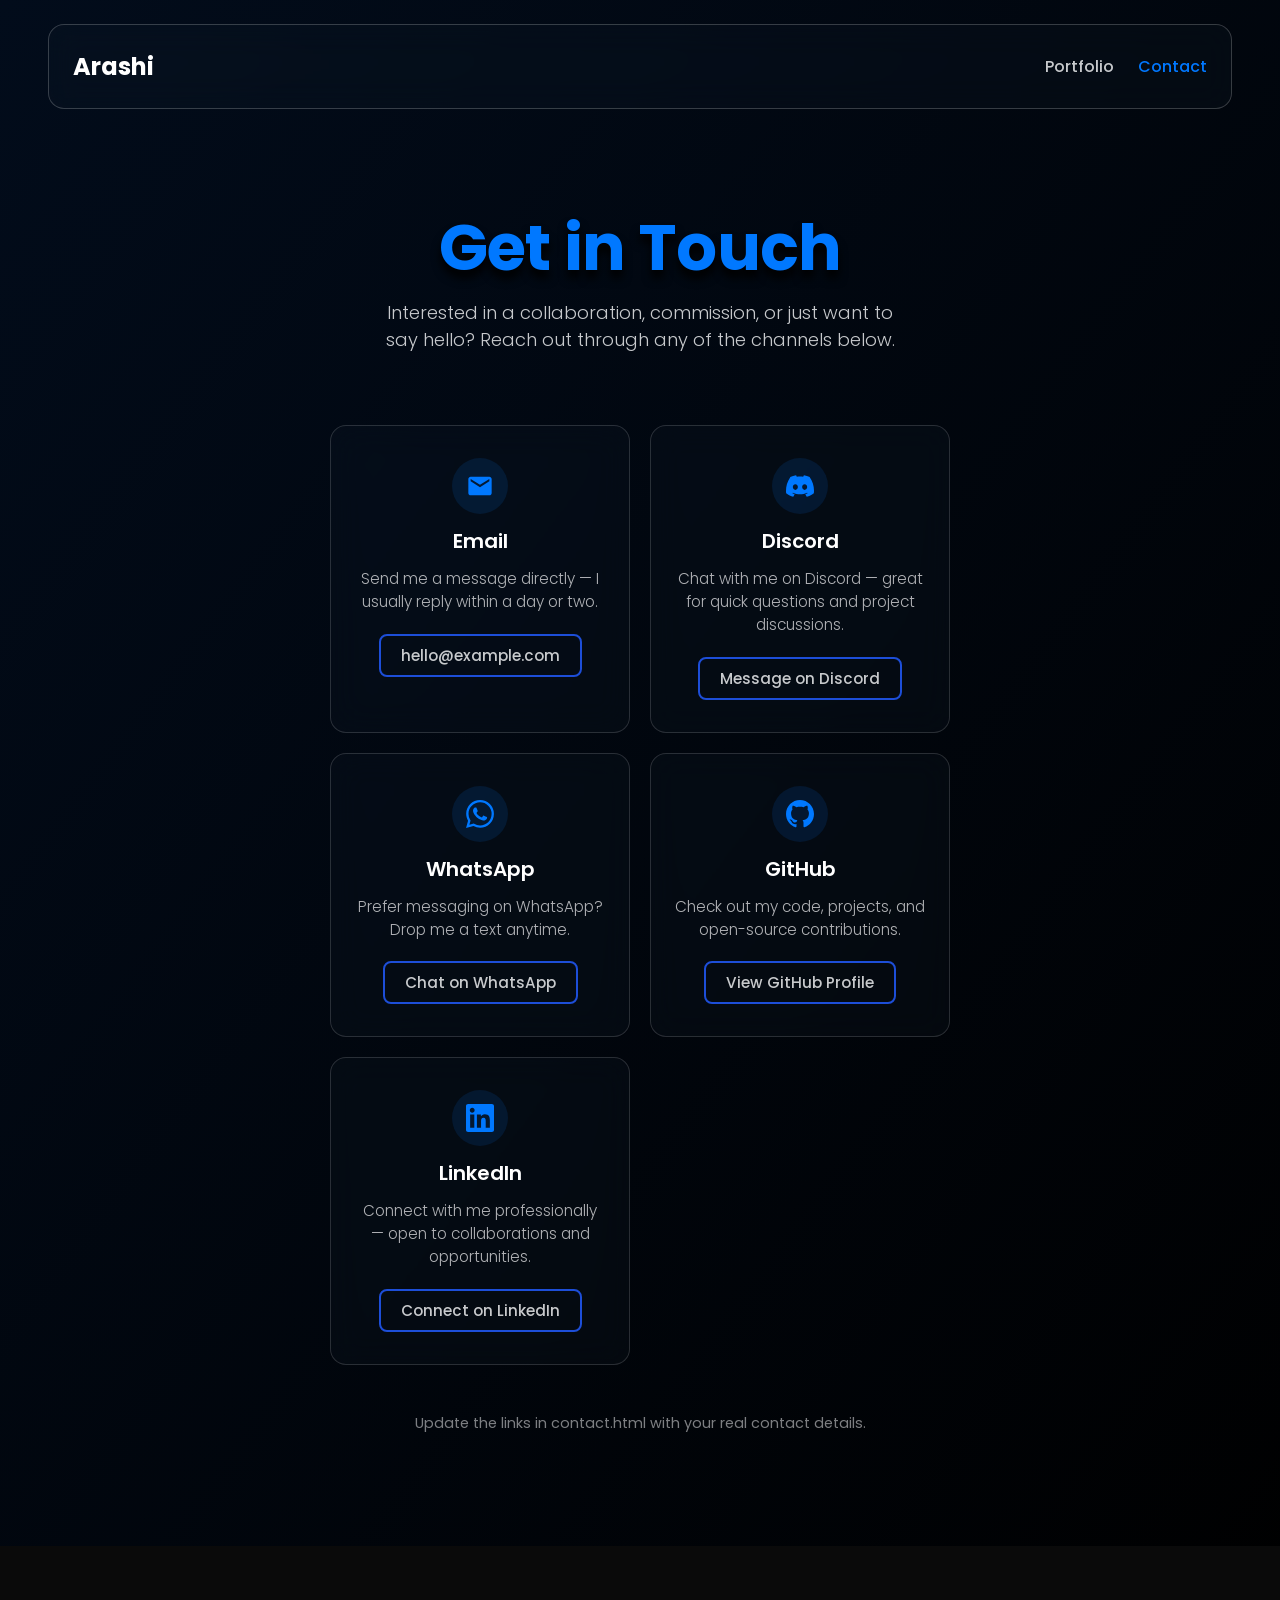
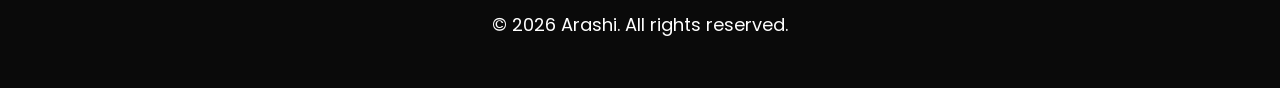
==== contact.html @ 86758904 "contact page added" ====
<!DOCTYPE html>
<html lang="en">

<head>
    <meta charset="UTF-8">
    <meta name="viewport" content="width=device-width, initial-scale=1.0">
    <link rel="stylesheet" href="style/index.css">
    <link rel="stylesheet" href="style/header.css">
    <link rel="stylesheet" href="style/contact.css">
    <link rel="stylesheet" href="style/footer.css">
    <link rel="apple-touch-icon" sizes="180x180" href="favicon/apple-touch-icon.png">
    <link rel="icon" type="image/png" sizes="32x32" href="favicon/favicon-32x32.png">
    <link rel="icon" type="image/png" sizes="16x16" href="favicon/favicon-16x16.png">
    <link rel="manifest" href="favicon/site.webmanifest">
    <title>Contact — Portfolio</title>
</head>

<body>
    <nav>
        <div class="navContainer">
            <a href="index.html" class="logo">
                <span id="pfpText">Arashi</span>
            </a>
            <div class="navLinks">
                <a href="index.html">Portfolio</a>
                <a href="contact.html" class="active">Contact</a>
            </div>
        </div>
    </nav>

    <section class="contact-hero">
        <h1><span class="highlight">Get in Touch</span></h1>
        <p>Interested in a collaboration, commission, or just want to say hello? Reach out through any of the channels below.</p>
    </section>

    <section class="contact-section">
        <div class="contact-grid">
            <div class="contact-card">
                <div class="contact-icon">
                    <svg viewBox="0 0 24 24" aria-hidden="true">
                        <path d="M20 4H4c-1.1 0-2 .9-2 2v12c0 1.1.9 2 2 2h16c1.1 0 2-.9 2-2V6c0-1.1-.9-2-2-2zm0 4l-8 5-8-5V6l8 5 8-5v2z"/>
                    </svg>
                </div>
                <h3>Email</h3>
                <p>Send me a message directly — I usually reply within a day or two.</p>
                <a class="contact-link" href="mailto:hello@example.com">hello@example.com</a>
            </div>

            <div class="contact-card">
                <div class="contact-icon">
                    <svg viewBox="0 0 24 24" aria-hidden="true">
                        <path d="M20.317 4.3698a19.7913 19.7913 0 00-4.8851-1.5152.0741.0741 0 00-.0785.0371c-.211.3753-.4447.8648-.6083 1.2495-1.8447-.2762-3.68-.2762-5.4868 0-.1636-.3933-.4058-.874-.6177-1.2495a.077.077 0 00-.0785-.037 19.7363 19.7363 0 00-4.8852 1.515.0699.0699 0 00-.0321.0277C.5334 9.0458-.319 13.5799.0992 18.0578a.0824.0824 0 00.0312.0561c2.0528 1.5076 4.0413 2.4228 5.9929 3.0294a.0777.0777 0 00.0842-.0276c.4616-.6304.8731-1.2952 1.226-1.9942a.076.076 0 00-.0416-.1057c-.6528-.2476-1.2743-.5495-1.8722-.8923a.077.077 0 01-.0076-.1277c.1258-.0943.2517-.1923.3718-.2914a.0743.0743 0 01.0776-.0105c3.9278 1.7933 8.18 1.7933 12.0614 0a.0739.0739 0 01.0785.0095c.1202.099.246.1981.3728.2924a.077.077 0 01-.0066.1276 12.2986 12.2986 0 01-1.873.8914.0766.0766 0 00-.0407.1067c.3604.698.7719 1.3628 1.2252 1.9932a.076.076 0 00.0842.0286c1.961-.6067 3.9495-1.5219 6.0023-3.0294a.077.077 0 00.0313-.0552c.5004-5.177-.8382-9.6739-3.5485-13.6604a.061.061 0 00-.0312-.0286zM8.02 15.3312c-1.1825 0-2.1569-1.0857-2.1569-2.419 0-1.3332.9555-2.4189 2.157-2.4189 1.2108 0 2.1757 1.0952 2.1568 2.419 0 1.3332-.9555 2.4189-2.1569 2.4189zm7.9748 0c-1.1825 0-2.1569-1.0857-2.1569-2.419 0-1.3332.9554-2.4189 2.1569-2.4189 1.2108 0 2.1757 1.0952 2.1568 2.419 0 1.3332-.946 2.4189-2.1568 2.4189z"/>
                    </svg>
                </div>
                <h3>Discord</h3>
                <p>Chat with me on Discord — great for quick questions and project discussions.</p>
                <a class="contact-link" href="https://discord.com/users/YOUR_USER_ID" target="_blank" rel="noopener noreferrer">Message on Discord</a>
            </div>

            <div class="contact-card">
                <div class="contact-icon">
                    <svg viewBox="0 0 24 24" aria-hidden="true">
                        <path d="M17.472 14.382c-.297-.149-1.758-.867-2.03-.967-.273-.099-.471-.148-.67.15-.197.297-.767.966-.94 1.164-.173.199-.347.223-.644.075-.297-.15-1.255-.463-2.39-1.475-.883-.788-1.48-1.761-1.653-2.059-.173-.297-.018-.458.13-.606.134-.133.298-.347.446-.52.149-.174.198-.298.298-.497.099-.198.05-.371-.025-.52-.075-.149-.669-1.612-.916-2.207-.242-.579-.487-.5-.669-.51-.173-.008-.371-.01-.57-.01-.198 0-.52.074-.792.372-.272.297-1.04 1.016-1.04 2.479 0 1.462 1.065 2.875 1.213 3.074.149.198 2.096 3.2 5.077 4.487.709.306 1.262.489 1.694.625.712.227 1.36.195 1.871.118.571-.085 1.758-.719 2.006-1.413.248-.694.248-1.289.173-1.413-.074-.124-.272-.198-.57-.347m-5.421 7.403h-.004a9.87 9.87 0 01-5.031-1.378l-.361-.214-3.741.982.998-3.648-.235-.374a9.86 9.86 0 01-1.51-5.26c.001-5.45 4.436-9.884 9.888-9.884 2.64 0 5.122 1.03 6.988 2.898a9.825 9.825 0 012.893 6.994c-.003 5.45-4.435 9.884-9.885 9.884m8.413-18.297A11.815 11.815 0 0012.05 0C5.495 0 .16 5.335.157 11.892c0 2.096.547 4.142 1.588 5.945L.057 24l6.305-1.654a11.882 11.882 0 005.683 1.448h.005c6.554 0 11.89-5.335 11.89-11.893a11.821 11.821 0 00-3.48-8.413z"/>
                    </svg>
                </div>
                <h3>WhatsApp</h3>
                <p>Prefer messaging on WhatsApp? Drop me a text anytime.</p>
                <a class="contact-link" href="https://wa.me/1234567890" target="_blank" rel="noopener noreferrer">Chat on WhatsApp</a>
            </div>

            <div class="contact-card">
                <div class="contact-icon">
                    <svg viewBox="0 0 24 24" aria-hidden="true">
                        <path d="M12 0c-6.626 0-12 5.373-12 12 0 5.302 3.438 9.8 8.207 11.387.599.111.793-.261.793-.577v-2.234c-3.338.726-4.033-1.416-4.033-1.416-.546-1.387-1.333-1.756-1.333-1.756-1.089-.745.083-.729.083-.729 1.205.084 1.839 1.237 1.839 1.237 1.07 1.834 2.807 1.304 3.492.997.107-.775.418-1.305.762-1.604-2.665-.305-5.467-1.334-5.467-5.931 0-1.311.469-2.381 1.236-3.221-.124-.303-.535-1.524.117-3.176 0 0 1.008-.322 3.301 1.23.957-.266 1.983-.399 3.003-.404 1.02.005 2.047.138 3.006.404 2.291-1.552 3.297-1.23 3.297-1.23.653 1.653.242 2.874.118 3.176.77.84 1.235 1.911 1.235 3.221 0 4.609-2.807 5.624-5.479 5.921.43.372.823 1.102.823 2.222v3.293c0 .319.192.694.801.576 4.765-1.589 8.199-6.086 8.199-11.386 0-6.627-5.373-12-12-12z"/>
                    </svg>
                </div>
                <h3>GitHub</h3>
                <p>Check out my code, projects, and open-source contributions.</p>
                <a class="contact-link" href="https://github.com/yourusername" target="_blank" rel="noopener noreferrer">View GitHub Profile</a>
            </div>

            <div class="contact-card">
                <div class="contact-icon">
                    <svg viewBox="0 0 24 24" aria-hidden="true">
                        <path d="M20.447 20.452h-3.554v-5.569c0-1.328-.027-3.037-1.852-3.037-1.853 0-2.136 1.445-2.136 2.939v5.667H9.351V9h3.414v1.561h.046c.477-.9 1.637-1.85 3.37-1.85 3.601 0 4.267 2.37 4.267 5.455v6.286zM5.337 7.433c-1.144 0-2.063-.926-2.063-2.065 0-1.138.92-2.063 2.063-2.063 1.14 0 2.064.925 2.064 2.063 0 1.139-.925 2.065-2.064 2.065zm1.782 13.019H3.555V9h3.564v11.452zM22.225 0H1.771C.792 0 0 .774 0 1.729v20.542C0 23.227.792 24 1.771 24h20.451C23.2 24 24 23.227 24 22.271V1.729C24 .774 23.2 0 22.222 0h.003z"/>
                    </svg>
                </div>
                <h3>LinkedIn</h3>
                <p>Connect with me professionally — open to collaborations and opportunities.</p>
                <a class="contact-link" href="https://linkedin.com/in/yourusername" target="_blank" rel="noopener noreferrer">Connect on LinkedIn</a>
            </div>
        </div>

        <p class="contact-note">Update the links in contact.html with your real contact details.</p>
    </section>

    <footer>
        <content>
            <p>&copy; 2026 Arashi. All rights reserved.</p>
        </content>
    </footer>
</body>

</html>
---- style/index.css ----
@import url('https://fonts.googleapis.com/css2?family=Poppins:ital,wght@0,100;0,200;0,300;0,400;0,500;0,600;0,700;0,800;0,900;1,100;1,200;1,300;1,400;1,500;1,600;1,700;1,800;1,900&display=swap');

:root {
  --mainColor: #1d4ed8;
  --bgColor:  rgb(10 10 10);
  --fontColor: #f9fafbcc;
  /* background-image: linear-gradient(rgb(96, 165, 250), rgb(29, 78, 216)) ; */
}

*{
  box-sizing: border-box;
  text-decoration: none;
  margin: 0;
  padding: 0;
  border: 0 solid #e5e7eb;
	font-family: "Poppins", serif;
}

html{
  scroll-behavior: smooth;
}

/* scroll-bar */

body::-webkit-scrollbar {
  width: 5px;
}
body::-webkit-scrollbar-track {
  background: #000000;
}
body::-webkit-scrollbar-thumb {
  border-radius: 8px;
  background: #00418a;
}


body{
  background: linear-gradient(to top left, #000, #020c1b); 
	font-size: 1.125rem;
  font-weight: 400;
	user-select: none;
  background-repeat: repeat;
  background-size: contain;
  display: flex;
  flex-direction: column;
}

a{
    color: white;
    text-decoration: none;
}

h2{
	font-size: 36px;
    width: 100%;
    text-align: center;
    margin-top: 100px;
    color: var(--mainColor);
}

.highlight {
  color: #0078ff; 
}
.btnSec{
  display: flex;
  justify-content: center;
  margin: auto;
  transition: .2s;
  padding: 0.5rem 1.5rem;
  color: #ffffff;
  border-radius: 0.5rem;
  border: 2px solid #ffffff;
}

.btnSec:hover{
  color: #dedede;
  border: 2px solid rgba(255, 255, 255, 0.8);
}

.btn{
  display: flex;
  justify-content: center;
  transition: .2s;
  margin: auto;
  padding: 0.5rem 1.5rem;
  background-color: #ffffff;
  color: var(--bgColor);
  border-radius: 0.5rem;
}

.btn:hover{
  background-color: rgba(255, 255, 255, 0.8);
}
---- style/header.css ----
nav{
    margin-left: auto;
    margin-right: auto;
    padding-top: 1.5rem;
    padding-bottom: 1.5rem;
    padding-left: 3rem;
    padding-right: 3rem;
    height: 100%;
    width: 100%;
    max-width: 80rem;
    position: sticky;
    top: 0;
    z-index: 50;
}
.navContainer{
    display: flex;
    align-items: center;
    justify-content: space-between;
    background-color: #1f293726;
    padding: 1.5rem;
    border: 1px solid rgba(255, 255, 255, 0.2);
    border-radius: 1rem;
    backdrop-filter: blur(1rem);
}
.navLinks {
    display: flex;
    align-items: center;
    gap: 1.5rem;
    font-size: 1rem;
    font-weight: 500;
}

.navLinks a {
    color: var(--fontColor);
    transition: color 0.2s ease;
}

.navLinks a:hover,
.navLinks a.active {
    color: #0078ff;
}

.logo{
    display: flex;
    align-items: center;
    gap: 0.5rem;
}

#pfp{
    height: 2.5rem ;
    width: 2.5rem ;
    border-radius: 50%;

}

#pfpText{
    font-size: 1.5rem;
    font-weight: 700;
}

/* Media queries */

/* @media screen and (max-width: 480px) {
nav{
	background-position-x: 5px;
	background-size: 140px;
    padding-right: 0px;
}
.navLinks a{
	margin: 0 0;
	font-size: 15px;
}
} */
---- style/contact.css ----
.contact-hero {
    color: var(--fontColor);
    padding: 80px 20px 40px;
    text-align: center;
}

.contact-hero h1 {
    font-size: 4rem;
    color: #fff;
    line-height: 1.1;
    letter-spacing: -0.05rem;
    text-shadow: 0px 8px 10px #000000;
    margin-bottom: 1rem;
}

.contact-hero p {
    max-width: 540px;
    margin: 0 auto;
    font-weight: 300;
    color: rgba(249, 250, 251, 0.8);
}

.contact-section {
    max-width: 960px;
    margin: 0 auto;
    padding: 2rem;
}

.contact-grid {
    display: grid;
    grid-template-columns: repeat(auto-fit, minmax(260px, 1fr));
    gap: 1.25rem;
}

.contact-card {
    display: flex;
    flex-direction: column;
    align-items: center;
    text-align: center;
    gap: 0.75rem;
    padding: 2rem 1.5rem;
    background-color: #1f293726;
    border: 1px solid rgba(255, 255, 255, 0.15);
    border-radius: 1rem;
    backdrop-filter: blur(1rem);
    transition: transform 0.25s ease, border-color 0.25s ease, box-shadow 0.25s ease;
}

.contact-card:hover {
    transform: translateY(-4px);
    border-color: rgba(0, 120, 255, 0.5);
    box-shadow: 0 12px 32px rgba(0, 0, 0, 0.35);
}

.contact-icon {
    display: flex;
    align-items: center;
    justify-content: center;
    width: 3.5rem;
    height: 3.5rem;
    border-radius: 50%;
    background: rgba(0, 120, 255, 0.12);
    color: #0078ff;
}

.contact-icon svg {
    width: 1.75rem;
    height: 1.75rem;
    fill: currentColor;
}

.contact-card h3 {
    font-size: 1.25rem;
    font-weight: 600;
    color: #fff;
}

.contact-card p {
    font-size: 0.95rem;
    font-weight: 300;
    color: rgba(249, 250, 251, 0.7);
    line-height: 1.5;
}

.contact-link {
    margin-top: 0.5rem;
    padding: 0.5rem 1.25rem;
    background-color: transparent;
    border: 2px solid var(--mainColor);
    border-radius: 0.5rem;
    color: var(--fontColor);
    font-size: 0.95rem;
    font-weight: 500;
    transition: box-shadow 0.2s ease, color 0.2s ease;
}

.contact-link:hover {
    box-shadow: inset 0 0 10px 30px var(--mainColor);
    color: #fff;
}

.contact-note {
    margin-top: 3rem;
    text-align: center;
    font-size: 0.9rem;
    color: rgba(249, 250, 251, 0.5);
}

@media screen and (max-width: 480px) {
    .contact-hero h1 {
        font-size: 2.5rem;
    }

    .contact-section {
        padding: 1rem;
    }
}
---- style/footer.css ----
footer{
	min-height: 50px;
	width: 100%;
	background-color: var(--bgColor);
	margin-top: 80px;
	color: white;
	text-align: center;
	padding: 65px 0 50px 0;
	display: flex;
	flex-direction: column;
}
footer content{
    width: 100%;
    display: flex;
    flex-direction: row;
    flex-wrap: nowrap;
    align-items: center;
    justify-content: center;
    color: var(--fontColorDark);
}
@media screen and (max-width: 480px) {
footer content{
	    width: 100%;
    display: flex;
    flex-direction: row;
    flex-wrap: wrap;
    align-items: flex-start;
    justify-content: space-around;
}

}
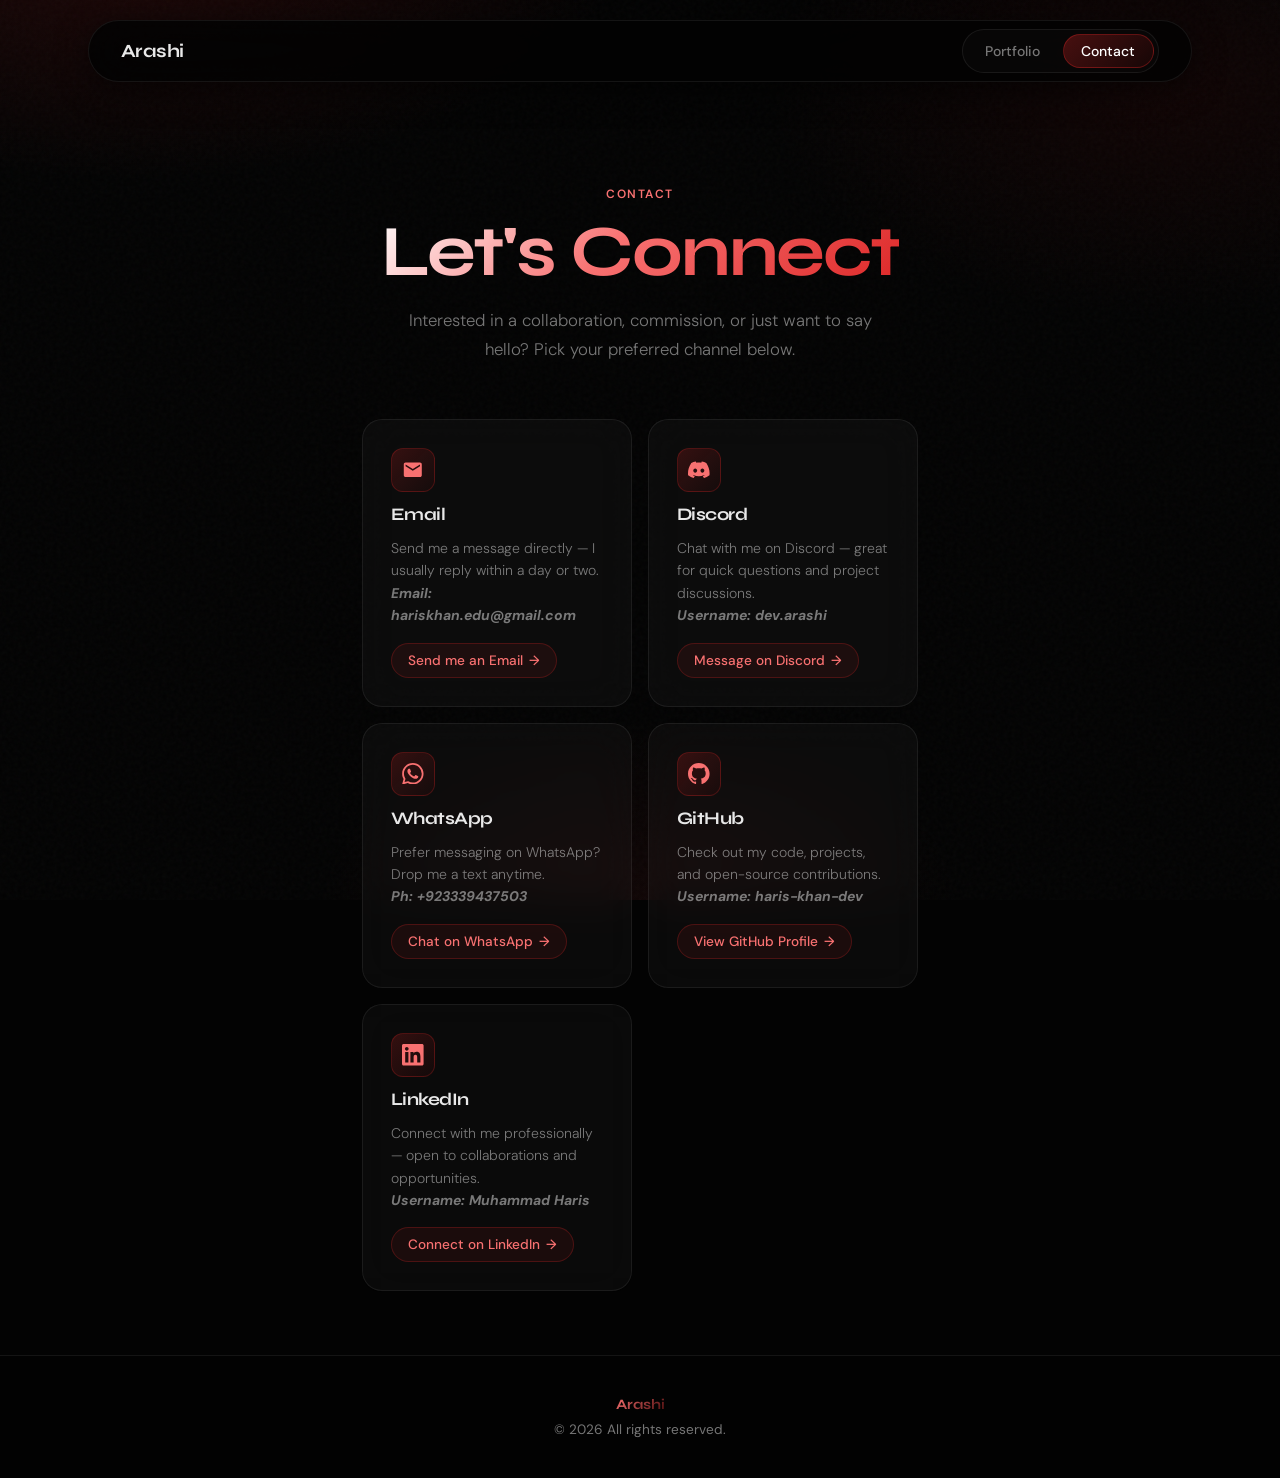
==== commit a8c87d13: "UI update" ====
--- a/contact.html
+++ b/contact.html
@@ -12,15 +12,13 @@
     <link rel="icon" type="image/png" sizes="32x32" href="favicon/favicon-32x32.png">
     <link rel="icon" type="image/png" sizes="16x16" href="favicon/favicon-16x16.png">
     <link rel="manifest" href="favicon/site.webmanifest">
-    <title>Contact — Portfolio</title>
+    <title>Contact — Arashi</title>
 </head>
 
 <body>
     <nav>
         <div class="navContainer">
-            <a href="index.html" class="logo">
-                <span id="pfpText">Arashi</span>
-            </a>
+            <h3>Arashi</h3>
             <div class="navLinks">
                 <a href="index.html">Portfolio</a>
                 <a href="contact.html" class="active">Contact</a>
@@ -29,8 +27,9 @@
     </nav>
 
     <section class="contact-hero">
-        <h1><span class="highlight">Get in Touch</span></h1>
-        <p>Interested in a collaboration, commission, or just want to say hello? Reach out through any of the channels below.</p>
+        <span class="section-label">Contact</span>
+        <h1><span class="gradient-text">Let's Connect</span></h1>
+        <p>Interested in a collaboration, commission, or just want to say hello? Pick your preferred channel below.</p>
     </section>
 
     <section class="contact-section">
@@ -42,8 +41,8 @@
                     </svg>
                 </div>
                 <h3>Email</h3>
-                <p>Send me a message directly — I usually reply within a day or two.</p>
-                <a class="contact-link" href="mailto:hello@example.com">hello@example.com</a>
+                <p>Send me a message directly — I usually reply within a day or two. <br><strong><em>Email: hariskhan.edu@gmail.com</em></strong></p>
+                <a class="contact-link" href="mailto:hariskhan.edu@gmail.com">Send me an Email</a>
             </div>
 
             <div class="contact-card">
@@ -53,8 +52,8 @@
                     </svg>
                 </div>
                 <h3>Discord</h3>
-                <p>Chat with me on Discord — great for quick questions and project discussions.</p>
-                <a class="contact-link" href="https://discord.com/users/YOUR_USER_ID" target="_blank" rel="noopener noreferrer">Message on Discord</a>
+                <p>Chat with me on Discord — great for quick questions and project discussions.<br><strong><em>Username: dev.arashi</em></strong></p>
+                <a class="contact-link" href="https://discord.com/users/1124684992140816436" target="_blank" rel="noopener noreferrer">Message on Discord</a>
             </div>
 
             <div class="contact-card">
@@ -64,8 +63,8 @@
                     </svg>
                 </div>
                 <h3>WhatsApp</h3>
-                <p>Prefer messaging on WhatsApp? Drop me a text anytime.</p>
-                <a class="contact-link" href="https://wa.me/1234567890" target="_blank" rel="noopener noreferrer">Chat on WhatsApp</a>
+                <p>Prefer messaging on WhatsApp? Drop me a text anytime. <br><strong><em>Ph: +923339437503</em></strong></p>
+                <a class="contact-link" href="https://wa.me/03339437503" target="_blank" rel="noopener noreferrer">Chat on WhatsApp</a>
             </div>
 
             <div class="contact-card">
@@ -75,8 +74,8 @@
                     </svg>
                 </div>
                 <h3>GitHub</h3>
-                <p>Check out my code, projects, and open-source contributions.</p>
-                <a class="contact-link" href="https://github.com/yourusername" target="_blank" rel="noopener noreferrer">View GitHub Profile</a>
+                <p>Check out my code, projects, and open-source contributions. <br><strong><em>Username: haris-khan-dev</em></strong></p>
+                <a class="contact-link" href="https://github.com/haris-khan-dev" target="_blank" rel="noopener noreferrer">View GitHub Profile</a>
             </div>
 
             <div class="contact-card">
@@ -86,17 +85,16 @@
                     </svg>
                 </div>
                 <h3>LinkedIn</h3>
-                <p>Connect with me professionally — open to collaborations and opportunities.</p>
-                <a class="contact-link" href="https://linkedin.com/in/yourusername" target="_blank" rel="noopener noreferrer">Connect on LinkedIn</a>
+                <p>Connect with me professionally — open to collaborations and opportunities. <br><strong><em>Username: Muhammad Haris</em></strong></p>
+                <a class="contact-link" href="https://linkedin.com/in/muhammad-haris-b976a9291" target="_blank" rel="noopener noreferrer">Connect on LinkedIn</a>
             </div>
         </div>
-
-        <p class="contact-note">Update the links in contact.html with your real contact details.</p>
     </section>
 
     <footer>
         <content>
-            <p>&copy; 2026 Arashi. All rights reserved.</p>
+            <span class="footer-brand">Arashi</span>
+            <p>&copy; 2026 All rights reserved.</p>
         </content>
     </footer>
 </body>
--- a/style/index.css
+++ b/style/index.css
@@ -1,93 +1,169 @@
-@import url('https://fonts.googleapis.com/css2?family=Poppins:ital,wght@0,100;0,200;0,300;0,400;0,500;0,600;0,700;0,800;0,900;1,100;1,200;1,300;1,400;1,500;1,600;1,700;1,800;1,900&display=swap');
+@import url('https://fonts.googleapis.com/css2?family=Syne:wght@400;500;600;700;800&family=DM+Sans:ital,opsz,wght@0,9..40,300;0,9..40,400;0,9..40,500;0,9..40,600;1,9..40,400&display=swap');
 
 :root {
-  --mainColor: #1d4ed8;
-  --bgColor:  rgb(10 10 10);
-  --fontColor: #f9fafbcc;
-  /* background-image: linear-gradient(rgb(96, 165, 250), rgb(29, 78, 216)) ; */
+  --accent: #dc2626;
+  --accent-light: #f87171;
+  --accent-dark: #450a0a;
+  --accent-glow: rgba(220, 38, 38, 0.4);
+  --bg: #030303;
+  --surface: rgba(255, 255, 255, 0.03);
+  --surface-hover: rgba(255, 255, 255, 0.06);
+  --border: rgba(255, 255, 255, 0.07);
+  --border-hover: rgba(220, 38, 38, 0.45);
+  --text: #e8e8e8;
+  --text-muted: rgba(232, 232, 232, 0.5);
+  --radius: 1rem;
+  --radius-lg: 1.25rem;
+  --font-display: "Syne", sans-serif;
+  --font-body: "DM Sans", sans-serif;
+
+  /* legacy aliases */
+  --mainColor: var(--accent);
+  --bgColor: var(--bg);
+  --fontColor: var(--text);
 }
 
-*{
+* {
   box-sizing: border-box;
-  text-decoration: none;
   margin: 0;
   padding: 0;
-  border: 0 solid #e5e7eb;
-	font-family: "Poppins", serif;
+  border: 0 solid transparent;
 }
 
-html{
+html {
   scroll-behavior: smooth;
 }
 
-/* scroll-bar */
-
-body::-webkit-scrollbar {
-  width: 5px;
-}
-body::-webkit-scrollbar-track {
-  background: #000000;
-}
-body::-webkit-scrollbar-thumb {
-  border-radius: 8px;
-  background: #00418a;
+body {
+  font-family: var(--font-body);
+  font-size: 1rem;
+  font-weight: 400;
+  color: var(--text);
+  background: var(--bg);
+  min-height: 100vh;
+  display: flex;
+  flex-direction: column;
+  overflow-x: hidden;
+  -webkit-font-smoothing: antialiased;
 }
 
-
-body{
-  background: linear-gradient(to top left, #000, #020c1b); 
-	font-size: 1.125rem;
-  font-weight: 400;
-	user-select: none;
-  background-repeat: repeat;
-  background-size: contain;
-  display: flex;
-  flex-direction: column;
+body::before {
+  content: "";
+  position: fixed;
+  inset: 0;
+  z-index: -2;
+  background:
+    radial-gradient(ellipse 80% 60% at 10% -10%, rgba(220, 38, 38, 0.14), transparent 50%),
+    radial-gradient(ellipse 60% 50% at 90% 10%, rgba(69, 10, 10, 0.2), transparent 50%),
+    radial-gradient(ellipse 50% 40% at 50% 100%, rgba(127, 29, 29, 0.1), transparent 50%),
+    var(--bg);
 }
 
-a{
-    color: white;
-    text-decoration: none;
+body::after {
+  content: "";
+  position: fixed;
+  inset: 0;
+  z-index: -1;
+  opacity: 0.03;
+  background-image: url("data:image/svg+xml,%3Csvg viewBox='0 0 256 256' xmlns='http://www.w3.org/2000/svg'%3E%3Cfilter id='n'%3E%3CfeTurbulence type='fractalNoise' baseFrequency='0.9' numOctaves='4' stitchTiles='stitch'/%3E%3C/filter%3E%3Crect width='100%25' height='100%25' filter='url(%23n)'/%3E%3C/svg%3E");
+  pointer-events: none;
 }
 
-h2{
-	font-size: 36px;
-    width: 100%;
-    text-align: center;
-    margin-top: 100px;
-    color: var(--mainColor);
+body::-webkit-scrollbar { width: 6px; }
+body::-webkit-scrollbar-track { background: var(--bg); }
+body::-webkit-scrollbar-thumb {
+  border-radius: 99px;
+  background: linear-gradient(180deg, var(--accent), var(--accent-dark));
 }
 
-.highlight {
-  color: #0078ff; 
-}
-.btnSec{
-  display: flex;
-  justify-content: center;
-  margin: auto;
-  transition: .2s;
-  padding: 0.5rem 1.5rem;
-  color: #ffffff;
-  border-radius: 0.5rem;
-  border: 2px solid #ffffff;
+a {
+  color: inherit;
+  text-decoration: none;
 }
 
-.btnSec:hover{
-  color: #dedede;
-  border: 2px solid rgba(255, 255, 255, 0.8);
+img, video {
+  display: block;
+  max-width: 100%;
 }
 
-.btn{
-  display: flex;
-  justify-content: center;
-  transition: .2s;
-  margin: auto;
-  padding: 0.5rem 1.5rem;
-  background-color: #ffffff;
-  color: var(--bgColor);
-  border-radius: 0.5rem;
+h1, h2, h3 {
+  font-family: var(--font-display);
+  font-weight: 700;
+  letter-spacing: -0.03em;
 }
 
-.btn:hover{
-  background-color: rgba(255, 255, 255, 0.8);
-}+.section-label {
+  display: inline-block;
+  font-family: var(--font-body);
+  font-size: 0.75rem;
+  font-weight: 600;
+  letter-spacing: 0.12em;
+  text-transform: uppercase;
+  color: var(--accent-light);
+  margin-bottom: 0.75rem;
+}
+
+.highlight,
+.gradient-text {
+  background: linear-gradient(135deg, #fff 0%, var(--accent-light) 45%, var(--accent) 100%);
+  -webkit-background-clip: text;
+  background-clip: text;
+  -webkit-text-fill-color: transparent;
+}
+
+.glass {
+  background: var(--surface);
+  border: 1px solid var(--border);
+  backdrop-filter: blur(20px);
+  -webkit-backdrop-filter: blur(20px);
+}
+
+.btn {
+  display: inline-flex;
+  align-items: center;
+  gap: 0.5rem;
+  padding: 0.75rem 1.5rem;
+  font-family: var(--font-body);
+  font-size: 0.9rem;
+  font-weight: 500;
+  color: #fff;
+  background: linear-gradient(135deg, var(--accent), var(--accent-dark));
+  border-radius: 99px;
+  transition: transform 0.2s ease, box-shadow 0.2s ease;
+  box-shadow: 0 4px 24px var(--accent-glow);
+}
+
+.btn:hover {
+  transform: translateY(-2px);
+  box-shadow: 0 8px 32px var(--accent-glow);
+}
+
+.btn-outline {
+  background: transparent;
+  border: 1px solid var(--border);
+  box-shadow: none;
+  color: var(--text);
+}
+
+.btn-outline:hover {
+  border-color: var(--border-hover);
+  background: var(--surface-hover);
+  box-shadow: 0 0 24px rgba(220, 38, 38, 0.15);
+}
+
+@keyframes fade-up {
+  from { opacity: 0; transform: translateY(28px); }
+  to { opacity: 1; transform: translateY(0); }
+}
+
+@keyframes fade-in {
+  from { opacity: 0; }
+  to { opacity: 1; }
+}
+
+@media (prefers-reduced-motion: reduce) {
+  *, *::before, *::after {
+    animation-duration: 0.01ms !important;
+    transition-duration: 0.01ms !important;
+  }
+}
--- a/style/header.css
+++ b/style/header.css
@@ -1,74 +1,61 @@
-nav{
-    margin-left: auto;
-    margin-right: auto;
-    padding-top: 1.5rem;
-    padding-bottom: 1.5rem;
-    padding-left: 3rem;
-    padding-right: 3rem;
-    height: 100%;
-    width: 100%;
-    max-width: 80rem;
-    position: sticky;
-    top: 0;
-    z-index: 50;
+nav {
+  position: sticky;
+  top: 0;
+  z-index: 100;
+  width: 100%;
+  max-width: 72rem;
+  margin: 0 auto;
+  padding: 1.25rem 1.5rem;
 }
-.navContainer{
-    display: flex;
-    align-items: center;
-    justify-content: space-between;
-    background-color: #1f293726;
-    padding: 1.5rem;
-    border: 1px solid rgba(255, 255, 255, 0.2);
-    border-radius: 1rem;
-    backdrop-filter: blur(1rem);
+
+.navContainer {
+  display: flex;
+  align-items: center;
+  justify-content: space-between;
+  padding: 0.5rem 2rem;
+  border-radius: 99px;
+  background: rgba(3, 3, 3, 0.85);
+  border: 1px solid var(--border);
+  backdrop-filter: blur(24px);
+  -webkit-backdrop-filter: blur(24px);
+  box-shadow: 0 8px 32px rgba(0, 0, 0, 0.5);
 }
+
 .navLinks {
-    display: flex;
-    align-items: center;
-    gap: 1.5rem;
-    font-size: 1rem;
-    font-weight: 500;
+  display: flex;
+  align-items: center;
+  gap: 0.35rem;
+  padding: 0.25rem;
+  background: rgba(255, 255, 255, 0.02);
+  border-radius: 99px;
+  border: 1px solid var(--border);
 }
 
 .navLinks a {
-    color: var(--fontColor);
-    transition: color 0.2s ease;
+  position: relative;
+  padding: 0.45rem 1.1rem;
+  font-size: 0.875rem;
+  font-weight: 500;
+  color: var(--text-muted);
+  border-radius: 99px;
+  transition: color 0.2s ease, background 0.2s ease;
 }
 
-.navLinks a:hover,
-.navLinks a.active {
-    color: #0078ff;
+.navLinks a:hover {
+  color: var(--text);
 }
 
-.logo{
-    display: flex;
-    align-items: center;
-    gap: 0.5rem;
+.navLinks a.active {
+  color: #fff;
+  background: linear-gradient(135deg, rgba(220, 38, 38, 0.3), rgba(69, 10, 10, 0.25));
+  border: 1px solid rgba(220, 38, 38, 0.35);
 }
 
-#pfp{
-    height: 2.5rem ;
-    width: 2.5rem ;
-    border-radius: 50%;
+@media screen and (max-width: 480px) {
+  nav { padding: 1rem; }
 
+  .navLinks a {
+    padding: 0.4rem 0.85rem;
+    font-size: 0.8rem;
+  }
 }
-
-#pfpText{
-    font-size: 1.5rem;
-    font-weight: 700;
-}
-
-/* Media queries */
-
-/* @media screen and (max-width: 480px) {
-nav{
-	background-position-x: 5px;
-	background-size: 140px;
-    padding-right: 0px;
-}
-.navLinks a{
-	margin: 0 0;
-	font-size: 15px;
-}
-} */
-
--- a/style/contact.css
+++ b/style/contact.css
@@ -1,117 +1,136 @@
 .contact-hero {
-    color: var(--fontColor);
-    padding: 80px 20px 40px;
-    text-align: center;
+  text-align: center;
+  padding: 5rem 1.5rem 2.5rem;
+  animation: fade-up 0.7s ease backwards;
 }
 
 .contact-hero h1 {
-    font-size: 4rem;
-    color: #fff;
-    line-height: 1.1;
-    letter-spacing: -0.05rem;
-    text-shadow: 0px 8px 10px #000000;
-    margin-bottom: 1rem;
+  font-size: clamp(2.5rem, 7vw, 4.5rem);
+  line-height: 1.05;
+  margin-bottom: 1rem;
 }
 
 .contact-hero p {
-    max-width: 540px;
-    margin: 0 auto;
-    font-weight: 300;
-    color: rgba(249, 250, 251, 0.8);
+  max-width: 500px;
+  margin: 0 auto;
+  font-size: 1.05rem;
+  font-weight: 300;
+  color: var(--text-muted);
+  line-height: 1.7;
 }
 
 .contact-section {
-    max-width: 960px;
-    margin: 0 auto;
-    padding: 2rem;
+  max-width: 56rem;
+  margin: 0 auto;
+  padding: 1rem 1.5rem 4rem;
 }
 
 .contact-grid {
-    display: grid;
-    grid-template-columns: repeat(auto-fit, minmax(260px, 1fr));
-    gap: 1.25rem;
+  display: grid;
+  grid-template-columns: repeat(auto-fit, minmax(240px, 1fr));
+  gap: 1rem;
 }
 
 .contact-card {
-    display: flex;
-    flex-direction: column;
-    align-items: center;
-    text-align: center;
-    gap: 0.75rem;
-    padding: 2rem 1.5rem;
-    background-color: #1f293726;
-    border: 1px solid rgba(255, 255, 255, 0.15);
-    border-radius: 1rem;
-    backdrop-filter: blur(1rem);
-    transition: transform 0.25s ease, border-color 0.25s ease, box-shadow 0.25s ease;
+  display: flex;
+  flex-direction: column;
+  align-items: flex-start;
+  gap: 0.75rem;
+  padding: 1.75rem;
+  border-radius: var(--radius-lg);
+  background: var(--surface);
+  border: 1px solid var(--border);
+  backdrop-filter: blur(20px);
+  transition: transform 0.3s cubic-bezier(0.34, 1.56, 0.64, 1),
+              border-color 0.3s ease,
+              box-shadow 0.3s ease,
+              background 0.3s ease;
+  animation: fade-up 0.6s ease backwards;
 }
 
+.contact-card:nth-child(1) { animation-delay: 0.05s; }
+.contact-card:nth-child(2) { animation-delay: 0.1s; }
+.contact-card:nth-child(3) { animation-delay: 0.15s; }
+.contact-card:nth-child(4) { animation-delay: 0.2s; }
+.contact-card:nth-child(5) { animation-delay: 0.25s; }
+
 .contact-card:hover {
-    transform: translateY(-4px);
-    border-color: rgba(0, 120, 255, 0.5);
-    box-shadow: 0 12px 32px rgba(0, 0, 0, 0.35);
+  transform: translateY(-5px);
+  border-color: var(--border-hover);
+  background: var(--surface-hover);
+  box-shadow: 0 16px 48px rgba(0, 0, 0, 0.35), 0 0 32px rgba(220, 38, 38, 0.08);
 }
 
 .contact-icon {
-    display: flex;
-    align-items: center;
-    justify-content: center;
-    width: 3.5rem;
-    height: 3.5rem;
-    border-radius: 50%;
-    background: rgba(0, 120, 255, 0.12);
-    color: #0078ff;
+  display: flex;
+  align-items: center;
+  justify-content: center;
+  width: 2.75rem;
+  height: 2.75rem;
+  border-radius: 0.75rem;
+  background: linear-gradient(135deg, rgba(220, 38, 38, 0.2), rgba(69, 10, 10, 0.15));
+  border: 1px solid rgba(220, 38, 38, 0.25);
+  color: var(--accent-light);
 }
 
 .contact-icon svg {
-    width: 1.75rem;
-    height: 1.75rem;
-    fill: currentColor;
+  width: 1.35rem;
+  height: 1.35rem;
+  fill: currentColor;
 }
 
 .contact-card h3 {
-    font-size: 1.25rem;
-    font-weight: 600;
-    color: #fff;
+  font-size: 1.1rem;
+  color: var(--text);
 }
 
 .contact-card p {
-    font-size: 0.95rem;
-    font-weight: 300;
-    color: rgba(249, 250, 251, 0.7);
-    line-height: 1.5;
+  font-size: 0.875rem;
+  font-weight: 300;
+  color: var(--text-muted);
+  line-height: 1.6;
+  flex: 1;
 }
 
 .contact-link {
-    margin-top: 0.5rem;
-    padding: 0.5rem 1.25rem;
-    background-color: transparent;
-    border: 2px solid var(--mainColor);
-    border-radius: 0.5rem;
-    color: var(--fontColor);
-    font-size: 0.95rem;
-    font-weight: 500;
-    transition: box-shadow 0.2s ease, color 0.2s ease;
+  display: inline-flex;
+  align-items: center;
+  gap: 0.35rem;
+  margin-top: 0.25rem;
+  padding: 0.5rem 1rem;
+  font-size: 0.85rem;
+  font-weight: 500;
+  color: var(--accent-light);
+  background: rgba(220, 38, 38, 0.08);
+  border: 1px solid rgba(220, 38, 38, 0.25);
+  border-radius: 99px;
+  transition: background 0.2s ease, border-color 0.2s ease, transform 0.2s ease;
 }
 
 .contact-link:hover {
-    box-shadow: inset 0 0 10px 30px var(--mainColor);
-    color: #fff;
+  background: rgba(220, 38, 38, 0.18);
+  border-color: rgba(220, 38, 38, 0.45);
+  transform: translateX(2px);
+}
+
+.contact-link::after {
+  content: "→";
+  transition: transform 0.2s ease;
+}
+
+.contact-link:hover::after {
+  transform: translateX(3px);
 }
 
 .contact-note {
-    margin-top: 3rem;
-    text-align: center;
-    font-size: 0.9rem;
-    color: rgba(249, 250, 251, 0.5);
+  margin-top: 2.5rem;
+  text-align: center;
+  font-size: 0.8rem;
+  color: var(--text-muted);
+  opacity: 0.6;
 }
 
 @media screen and (max-width: 480px) {
-    .contact-hero h1 {
-        font-size: 2.5rem;
-    }
-
-    .contact-section {
-        padding: 1rem;
-    }
+  .contact-hero { padding: 3.5rem 1.25rem 2rem; }
+  .contact-section { padding: 1rem 1.25rem 3rem; }
 }
--- a/style/footer.css
+++ b/style/footer.css
@@ -1,31 +1,31 @@
-footer{
-	min-height: 50px;
-	width: 100%;
-	background-color: var(--bgColor);
-	margin-top: 80px;
-	color: white;
-	text-align: center;
-	padding: 65px 0 50px 0;
-	display: flex;
-	flex-direction: column;
-}
-footer content{
-    width: 100%;
-    display: flex;
-    flex-direction: row;
-    flex-wrap: nowrap;
-    align-items: center;
-    justify-content: center;
-    color: var(--fontColorDark);
-}
-@media screen and (max-width: 480px) {
-footer content{
-	    width: 100%;
-    display: flex;
-    flex-direction: row;
-    flex-wrap: wrap;
-    align-items: flex-start;
-    justify-content: space-around;
+footer {
+  margin-top: auto;
+  padding: 2.5rem 1.5rem;
+  border-top: 1px solid var(--border);
+  background: rgba(3, 3, 3, 0.8);
+  backdrop-filter: blur(12px);
 }
 
-}+footer content {
+  display: flex;
+  flex-direction: column;
+  align-items: center;
+  gap: 0.5rem;
+  max-width: 72rem;
+  margin: 0 auto;
+}
+
+footer p {
+  font-size: 0.85rem;
+  color: var(--text-muted);
+}
+
+footer .footer-brand {
+  font-family: var(--font-display);
+  font-size: 0.9rem;
+  font-weight: 700;
+  background: linear-gradient(135deg, var(--accent-light), var(--accent-dark));
+  -webkit-background-clip: text;
+  background-clip: text;
+  -webkit-text-fill-color: transparent;
+}
